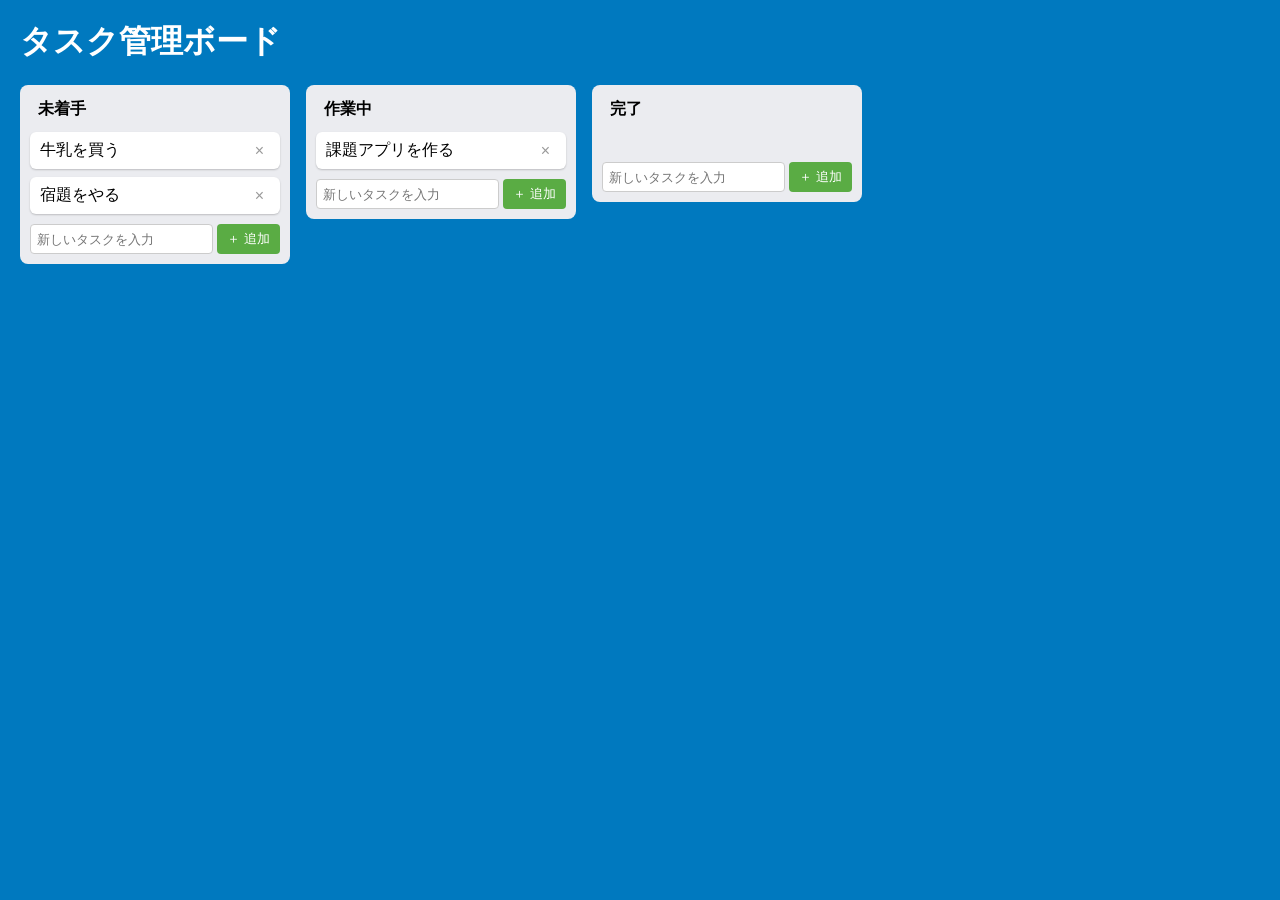
==== mock/index.html @ c15cb14c "要件定義書をdocs配下に分割し、画面確認用モックを追加 Co-Authored-By: Claude Sonnet 5 <noreply@anthropic.com>" ====
<!DOCTYPE html>
<html lang="ja">
<head>
  <meta charset="UTF-8">
  <title>タスク管理アプリ</title>
  <link rel="stylesheet" href="style.css">
</head>
<body>
  <h1>タスク管理ボード</h1>

  <div id="board">

    <!-- 列1: 未着手 -->
    <div class="list" data-list-id="todo">
      <h2>未着手</h2>
      <div class="card-list"></div>
      <div class="add-card">
        <input type="text" class="new-card-input" placeholder="新しいタスクを入力">
        <button class="add-card-btn">＋ 追加</button>
      </div>
    </div>

    <!-- 列2: 作業中 -->
    <div class="list" data-list-id="doing">
      <h2>作業中</h2>
      <div class="card-list"></div>
      <div class="add-card">
        <input type="text" class="new-card-input" placeholder="新しいタスクを入力">
        <button class="add-card-btn">＋ 追加</button>
      </div>
    </div>

    <!-- 列3: 完了 -->
    <div class="list" data-list-id="done">
      <h2>完了</h2>
      <div class="card-list"></div>
      <div class="add-card">
        <input type="text" class="new-card-input" placeholder="新しいタスクを入力">
        <button class="add-card-btn">＋ 追加</button>
      </div>
    </div>

  </div>

  <script src="script.js"></script>
</body>
</html>
---- mock/style.css ----
/* ページ全体の基本設定 */
body {
  font-family: sans-serif;
  background-color: #0079bf; /* Trelloっぽい青 */
  margin: 0;
  padding: 20px;
}

h1 {
  color: white;
  margin-top: 0;
}

/* ボード全体：列を横並びにする */
#board {
  display: flex;          /* ← これで中の .list が横並びになる */
  gap: 16px;               /* 列と列の間のすき間 */
  align-items: flex-start; /* 上揃え */
}

/* 1つの列（未着手・作業中・完了） */
.list {
  background-color: #ebecf0;
  border-radius: 8px;
  padding: 10px;
  width: 250px;
  flex-shrink: 0; /* 画面が狭くなっても列が縮まないようにする */
}

.list h2 {
  font-size: 16px;
  margin: 4px 8px 12px;
}

/* カードを並べる場所（今は空だが、後でここにカードが入る） */
.card-list {
  display: flex;
  flex-direction: column; /* カードは縦に並べる */
  gap: 8px;
  min-height: 20px;
}

/* カード1枚 */
.card {
  background-color: white;
  border-radius: 6px;
  padding: 8px 10px;
  box-shadow: 0 1px 2px rgba(0, 0, 0, 0.2);
  cursor: pointer;
  display: flex;
  justify-content: space-between; /* テキストと×ボタンを両端に寄せる */
  align-items: center;
  gap: 8px;
}

.card-text {
  flex: 1;
}

/* ドラッグで掴んでいる最中のカード */
.card.dragging {
  opacity: 0.4;
}

/* カード編集中の入力欄 */
.edit-card-input {
  flex: 1;
  padding: 2px 4px;
  border: 1px solid #0079bf;
  border-radius: 4px;
  font-size: 14px;
}

.delete-card-btn {
  border: none;
  background: none;
  color: #999;
  cursor: pointer;
  font-size: 16px;
  line-height: 1;
}

.delete-card-btn:hover {
  color: #c00;
}

/* カード追加フォーム部分 */
.add-card {
  margin-top: 10px;
  display: flex;
  gap: 4px;
}

.new-card-input {
  flex: 1; /* 残りの幅いっぱいに広がる */
  padding: 6px;
  border: 1px solid #ccc;
  border-radius: 4px;
}

.add-card-btn {
  padding: 6px 10px;
  border: none;
  border-radius: 4px;
  background-color: #5aac44;
  color: white;
  cursor: pointer;
}

.add-card-btn:hover {
  background-color: #4d9c3d;
}
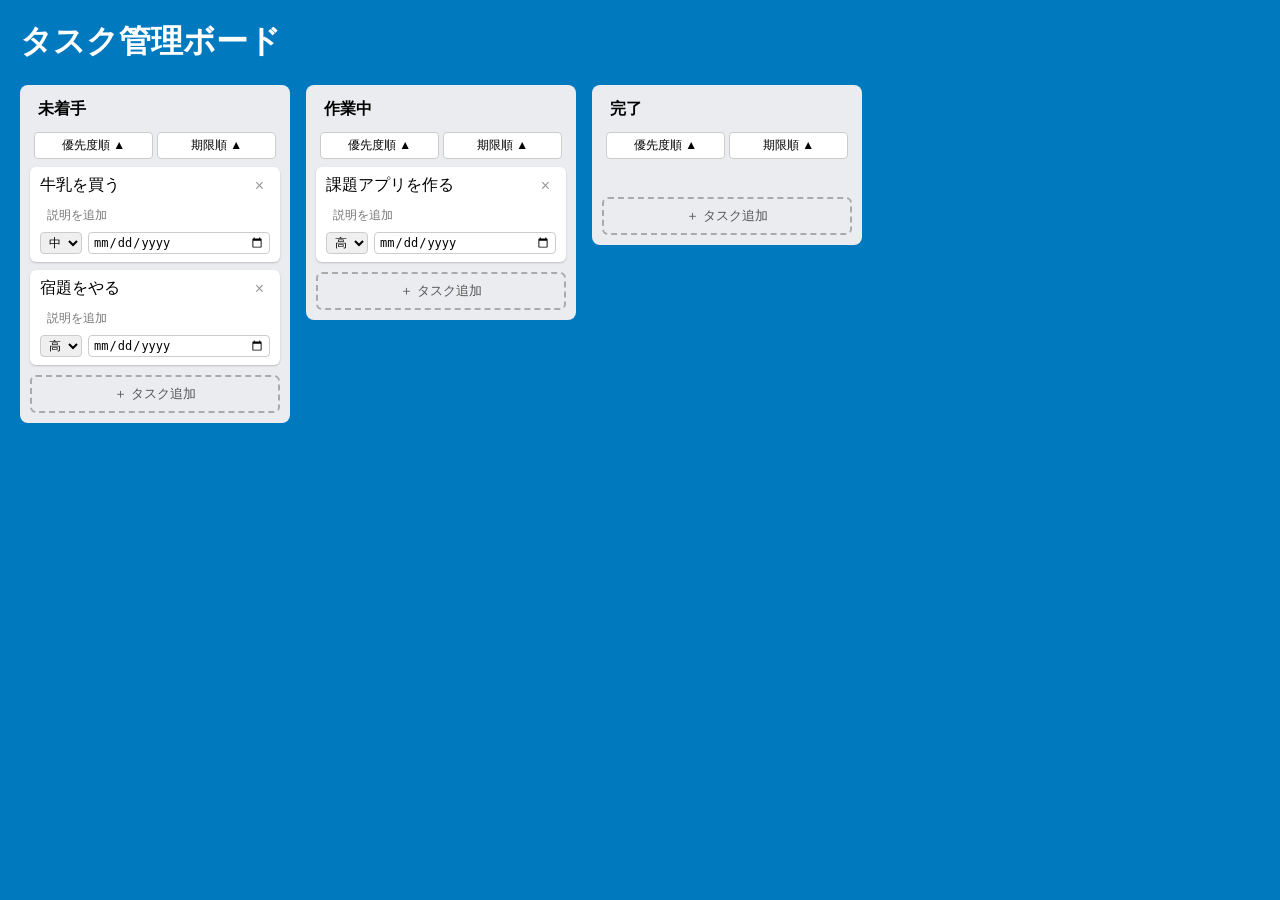
==== commit b4bbf84e: "タスク作成をモーダル化し、説明文欄を追加 mockで試作していたモーダル式のタスク作成・説明文欄を、本体の 既存機能（優先度/期限の常時編集、ソートの昇順降順トグル、 ドラッグ時の挿入線）を維持したま" ====
--- a/mock/index.html
+++ b/mock/index.html
@@ -13,33 +13,68 @@
     <!-- 列1: 未着手 -->
     <div class="list" data-list-id="todo">
       <h2>未着手</h2>
+      <div class="sort-buttons">
+        <button class="sort-btn" data-sort-key="priority">優先度順 ▲</button>
+        <button class="sort-btn" data-sort-key="dueDate">期限順 ▲</button>
+      </div>
       <div class="card-list"></div>
-      <div class="add-card">
-        <input type="text" class="new-card-input" placeholder="新しいタスクを入力">
-        <button class="add-card-btn">＋ 追加</button>
-      </div>
+      <button class="add-card-btn">＋ タスク追加</button>
     </div>
 
     <!-- 列2: 作業中 -->
     <div class="list" data-list-id="doing">
       <h2>作業中</h2>
+      <div class="sort-buttons">
+        <button class="sort-btn" data-sort-key="priority">優先度順 ▲</button>
+        <button class="sort-btn" data-sort-key="dueDate">期限順 ▲</button>
+      </div>
       <div class="card-list"></div>
-      <div class="add-card">
-        <input type="text" class="new-card-input" placeholder="新しいタスクを入力">
-        <button class="add-card-btn">＋ 追加</button>
-      </div>
+      <button class="add-card-btn">＋ タスク追加</button>
     </div>
 
     <!-- 列3: 完了 -->
     <div class="list" data-list-id="done">
       <h2>完了</h2>
+      <div class="sort-buttons">
+        <button class="sort-btn" data-sort-key="priority">優先度順 ▲</button>
+        <button class="sort-btn" data-sort-key="dueDate">期限順 ▲</button>
+      </div>
       <div class="card-list"></div>
-      <div class="add-card">
-        <input type="text" class="new-card-input" placeholder="新しいタスクを入力">
-        <button class="add-card-btn">＋ 追加</button>
-      </div>
+      <button class="add-card-btn">＋ タスク追加</button>
     </div>
 
+  </div>
+
+  <!-- タスク作成モーダル（3列共通で1つだけ用意し、どの列から開いたかはJS側で覚えておく） -->
+  <div id="modal-overlay" class="modal-overlay" hidden>
+    <form id="task-form" class="modal" novalidate>
+      <h2>タスクの作成</h2>
+
+      <label>タイトル <span class="required">*</span>
+        <input type="text" id="task-title" placeholder="タスクのタイトルを入力">
+      </label>
+      <p id="title-error" class="error" hidden>タイトルを入力してください</p>
+
+      <label>説明文
+        <textarea id="task-desc" rows="3" placeholder="タスクの説明を入力（任意）"></textarea>
+      </label>
+
+      <fieldset>
+        <legend>優先度</legend>
+        <label><input type="radio" name="priority" value="high"> 高</label>
+        <label><input type="radio" name="priority" value="mid" checked> 中</label>
+        <label><input type="radio" name="priority" value="low"> 低</label>
+      </fieldset>
+
+      <label>期限
+        <input type="date" id="task-due">
+      </label>
+
+      <div class="modal-actions">
+        <button type="button" id="cancel-btn" class="btn-cancel">キャンセル</button>
+        <button type="submit" class="btn-save">保存</button>
+      </div>
+    </form>
   </div>
 
   <script src="script.js"></script>
--- a/mock/style.css
+++ b/mock/style.css
@@ -32,6 +32,27 @@
   margin: 4px 8px 12px;
 }
 
+/* ソートボタン（優先度順・期限順）の行 */
+.sort-buttons {
+  display: flex;
+  gap: 4px;
+  margin: 0 4px 8px;
+}
+
+.sort-btn {
+  flex: 1;
+  padding: 4px 6px;
+  border: 1px solid #ccc;
+  border-radius: 4px;
+  background-color: white;
+  cursor: pointer;
+  font-size: 12px;
+}
+
+.sort-btn:hover {
+  background-color: #f4f5f7;
+}
+
 /* カードを並べる場所（今は空だが、後でここにカードが入る） */
 .card-list {
   display: flex;
@@ -40,13 +61,19 @@
   min-height: 20px;
 }
 
-/* カード1枚 */
+/* カード1枚（テキスト行＋優先度/期限の行、の2段構成） */
 .card {
   background-color: white;
   border-radius: 6px;
   padding: 8px 10px;
   box-shadow: 0 1px 2px rgba(0, 0, 0, 0.2);
-  cursor: pointer;
+  display: flex;
+  flex-direction: column;
+  gap: 6px;
+}
+
+/* 1段目：テキストと削除ボタンの行 */
+.card-header {
   display: flex;
   justify-content: space-between; /* テキストと×ボタンを両端に寄せる */
   align-items: center;
@@ -55,11 +82,66 @@
 
 .card-text {
   flex: 1;
+  cursor: pointer;
+}
+
+/* 説明文（常時表示の入力欄。空なら「説明を追加」などのプレースホルダーを出す） */
+.card-desc {
+  width: 100%;
+  box-sizing: border-box;
+  padding: 4px 6px;
+  border: 1px solid transparent; /* 普段は枠線を見せない */
+  border-radius: 4px;
+  font-size: 12px;
+  font-family: inherit;
+  color: #555;
+  resize: none;
+}
+
+.card-desc:hover,
+.card-desc:focus {
+  border-color: #ccc; /* ホバー・編集中だけ枠線を見せる */
+}
+
+/* 2段目：優先度セレクトと期限入力の行 */
+.card-meta {
+  display: flex;
+  gap: 6px;
+}
+
+.card-priority {
+  padding: 2px 4px;
+  border: 1px solid #ccc;
+  border-radius: 4px;
+  font-size: 12px;
+}
+
+.card-due-date {
+  flex: 1;
+  padding: 2px 4px;
+  border: 1px solid #ccc;
+  border-radius: 4px;
+  font-size: 12px;
 }
 
 /* ドラッグで掴んでいる最中のカード */
 .card.dragging {
   opacity: 0.4;
+}
+
+/* ドラッグ中、このカードの直前に入ることを示す線 */
+.card.drag-over {
+  border-top: 3px solid #0079bf;
+  padding-top: 5px; /* 線の分だけ中身が詰まって見えないように調整 */
+}
+
+/* ドラッグ中、この列の一番後ろに入ることを示す線 */
+.card-list.drag-over-end::after {
+  content: "";
+  display: block;
+  height: 3px;
+  background-color: #0079bf;
+  border-radius: 2px;
 }
 
 /* カード編集中の入力欄 */
@@ -84,29 +166,122 @@
   color: #c00;
 }
 
-/* カード追加フォーム部分 */
-.add-card {
+/* 「＋ タスク追加」ボタン（押すとモーダルが開く） */
+.add-card-btn {
+  width: 100%;
   margin-top: 10px;
-  display: flex;
-  gap: 4px;
-}
-
-.new-card-input {
-  flex: 1; /* 残りの幅いっぱいに広がる */
-  padding: 6px;
-  border: 1px solid #ccc;
-  border-radius: 4px;
-}
-
-.add-card-btn {
-  padding: 6px 10px;
+  padding: 8px;
+  box-sizing: border-box;
+  border: 2px dashed #aaa;
+  border-radius: 6px;
+  background: none;
+  color: #555;
+  cursor: pointer;
+}
+
+.add-card-btn:hover {
+  background-color: #dfe1e6;
+}
+
+/* ====== タスク作成モーダル ====== */
+
+/* 画面全体を覆う半透明の背景 */
+.modal-overlay {
+  position: fixed;
+  inset: 0; /* 上下左右すべて0 ＝ 画面いっぱいに広げる */
+  background: rgba(0, 0, 0, 0.45);
+  display: flex;
+  align-items: center;
+  justify-content: center;
+}
+
+/* hidden属性が付いているときは非表示にする */
+.modal-overlay[hidden] {
+  display: none;
+}
+
+/* モーダル本体（白い箱） */
+.modal {
+  background: white;
+  border-radius: 12px;
+  padding: 24px;
+  width: 360px;
+  max-width: 90vw;
+  box-shadow: 0 8px 24px rgba(0, 0, 0, 0.3);
+  display: flex;
+  flex-direction: column;
+  gap: 14px;
+}
+
+.modal h2 {
+  margin: 0;
+  font-size: 18px;
+}
+
+.modal label,
+.modal legend {
+  display: block;
+  font-size: 13px;
+  font-weight: bold;
+}
+
+.modal input[type="text"],
+.modal input[type="date"],
+.modal textarea {
+  display: block;
+  width: 100%;
+  box-sizing: border-box;
+  margin-top: 6px;
+  padding: 8px;
+  border: 1px solid #ccc;
+  border-radius: 6px;
+  font-size: 14px;
+  font-family: inherit;
+  font-weight: normal;
+}
+
+.modal fieldset {
   border: none;
-  border-radius: 4px;
-  background-color: #5aac44;
+  padding: 0;
+  margin: 0;
+}
+
+.modal fieldset label {
+  display: inline-block;
+  margin-right: 12px;
+  margin-top: 6px;
+  font-weight: normal;
+}
+
+.required,
+.error {
+  color: #d9443b;
+}
+
+.error {
+  margin: -8px 0 0;
+  font-size: 12px;
+}
+
+.modal-actions {
+  display: flex;
+  justify-content: flex-end;
+  gap: 8px;
+}
+
+.modal-actions button {
+  padding: 8px 18px;
+  border: none;
+  border-radius: 6px;
+  cursor: pointer;
+  font-size: 14px;
+}
+
+.btn-cancel {
+  background: #e2e2e2;
+}
+
+.btn-save {
+  background: #0079bf;
   color: white;
-  cursor: pointer;
-}
-
-.add-card-btn:hover {
-  background-color: #4d9c3d;
-}
+}
